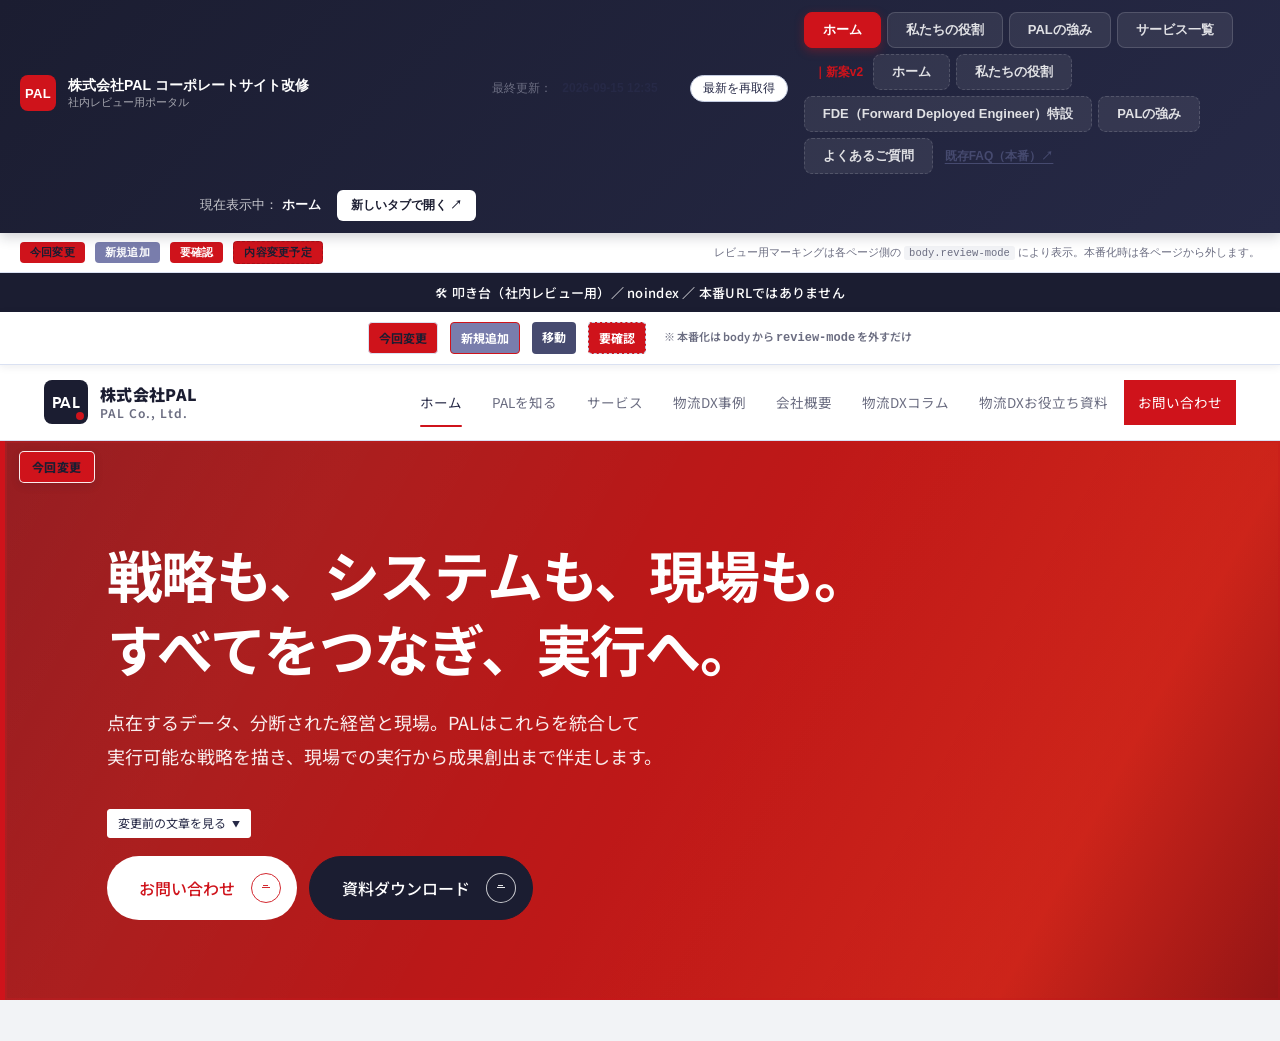
==== index.html @ d46884ce "FDE特設v2: 03 HOWを4サイクルの概要に再設計し、08 PROCESS（詳細）との重複を解消（5ステップ価値フロー図を撤去） Co-Authored-By: Claude Opus 5 <n" ====
<!DOCTYPE html>
<html lang="ja">
<head>
<meta charset="UTF-8">
<!-- レビュー環境では常に最新を表示する（本番化時は削除可） -->
<meta http-equiv="Cache-Control" content="no-cache, no-store, must-revalidate">
<meta http-equiv="Pragma" content="no-cache">
<meta http-equiv="Expires" content="0">
<meta name="viewport" content="width=device-width, initial-scale=1.0">
<meta name="robots" content="noindex, nofollow">
<meta name="googlebot" content="noindex, nofollow">
<title>株式会社PAL コーポレートサイト改修｜社内確認用</title>
<link rel="stylesheet" href="assets/css/portal.css?v=20260914a">
<style>
  .build-stamp{margin:0 0 10px;font-size:12px;color:#6B6D81;display:flex;align-items:center;gap:10px;flex-wrap:wrap}
  .build-stamp b{font-weight:700;color:#262946}
  .build-stamp__btn{
    padding:4px 12px;border:1px solid #C3CBE0;border-radius:9999px;background:#fff;
    font-size:12px;color:#262946;cursor:pointer;font-family:inherit;
  }
  .build-stamp__btn:hover{background:#F2F3F6}
  .portal-tabs__sep{align-self:center;margin:0 4px 0 10px;font-size:12px;font-weight:700;color:#CF131B;white-space:nowrap}
  .portal-tab--v2{border-style:dashed}
  .portal-tabs__ext{align-self:center;margin-left:6px;font-size:12px;font-weight:700;color:#464A6F;white-space:nowrap;text-decoration:underline;text-underline-offset:3px}
</style>
</head>
<body>

<header class="portal-header" role="banner">
  <div class="portal-header__brand">
    <span class="portal-header__mark">PAL</span>
    <div class="portal-header__names">
      <span class="portal-header__title">株式会社PAL コーポレートサイト改修</span>
      <span class="portal-header__sub">社内レビュー用ポータル</span>
    </div>
  </div>
  <!-- ===== BUILD STAMP v1：レビュアーが新旧を判別できるよう最終更新時刻を表示。
       表示されている時刻が最新でなければ、ブラウザのキャッシュが残っている ===== -->
  <p class="build-stamp">最終更新：<b id="buildStamp">-</b>　<button type="button" id="forceReload" class="build-stamp__btn">最新を再取得</button></p>
  <nav class="portal-tabs" role="tablist" aria-label="ページ切替タブ">
    <button class="portal-tab" role="tab" data-page="home"   aria-selected="true"  aria-controls="previewFrame">ホーム</button>
    <button class="portal-tab" role="tab" data-page="role"   aria-selected="false" aria-controls="previewFrame">私たちの役割</button>
    <button class="portal-tab" role="tab" data-page="reason" aria-selected="false" aria-controls="previewFrame">PALの強み</button>
    <!-- ===== FDE-TAB v2：FDE 専用ページ廃止に伴いタブを撤去。FDE の説明は「私たちの役割」タブ内 ===== -->
    <button class="portal-tab" role="tab" data-page="service" aria-selected="false" aria-controls="previewFrame">サービス一覧</button>
    <!-- ===== FDE-V2 TABS：新案 v2 を既存案と並べて比較できるようにする ===== -->
    <span class="portal-tabs__sep" aria-hidden="true">｜新案v2</span>
    <button class="portal-tab portal-tab--v2" role="tab" data-page="home-v2"   aria-selected="false" aria-controls="previewFrame">ホーム</button>
    <button class="portal-tab portal-tab--v2" role="tab" data-page="role-v2"   aria-selected="false" aria-controls="previewFrame">私たちの役割</button>
    <button class="portal-tab portal-tab--v2" role="tab" data-page="fde-v2" aria-selected="false" aria-controls="previewFrame">FDE（Forward Deployed Engineer）特設</button>
    <button class="portal-tab portal-tab--v2" role="tab" data-page="reason-v2" aria-selected="false" aria-controls="previewFrame">PALの強み</button>
    <button class="portal-tab portal-tab--v2" role="tab" data-page="faq-v2" aria-selected="false" aria-controls="previewFrame">よくあるご質問</button>
    <!-- ===== FAQ-COMPARE v1：既存FAQは本番ページのため iframe 表示せず、比較用に新しいタブで開くリンクのみ置く（本番は閲覧のみ・変更しない） ===== -->
    <a class="portal-tabs__ext" href="https://www.pal-style.co.jp/about/faq/" target="_blank" rel="noopener noreferrer">既存FAQ（本番）↗</a>
  </nav>
  <div class="portal-header__meta">
    <span class="portal-current">現在表示中：<strong id="currentPageName">ホーム</strong></span>
    <a id="openPage" class="portal-open" href="pages/home.html" target="_blank" rel="noopener noreferrer">新しいタブで開く ↗</a>
  </div>
</header>

<div class="portal-legend" role="note" aria-label="レビュー用マーキングの凡例">
  <span class="portal-legend__item portal-legend__item--changed">今回変更</span>
  <span class="portal-legend__item portal-legend__item--added">新規追加</span>
  <span class="portal-legend__item portal-legend__item--check">要確認</span>
  <span class="portal-legend__item portal-legend__item--pending">内容変更予定</span>
  <span class="portal-legend__note">レビュー用マーキングは各ページ側の <code>body.review-mode</code> により表示。本番化時は各ページから外します。</span>
</div>

<main class="portal-main">
  <iframe
    id="previewFrame"
    class="preview-frame"
    src="pages/home.html"
    title="株式会社PAL コーポレートサイト改修プレビュー"
    role="tabpanel"
  ></iframe>
</main>

<script src="assets/js/portal.js?v=20260915q" defer></script>
</body>
</html>
---- assets/css/portal.css ----
/* ================================================================
   PAL コーポレートサイト改修 社内レビュー用ポータル CSS
   ポータル UI と iframe 内ページのデザインが混ざらないよう分離
   ================================================================ */
*{box-sizing:border-box}
html,body{margin:0;padding:0;background:#F2F3F6;color:#1B1D31;font-family:"Noto Sans JP",-apple-system,BlinkMacSystemFont,"Segoe UI","Hiragino Sans",sans-serif;-webkit-font-smoothing:antialiased;overflow-x:hidden}

/* ヘッダー：濃ネイビー */
.portal-header{
  position:sticky;top:0;z-index:100;
  background:linear-gradient(135deg,#1B1D31 0%,#262946 100%);
  color:#fff;
  padding:12px 20px;
  display:grid;
  grid-template-columns:1fr auto 1fr;
  gap:16px;
  align-items:center;
  box-shadow:0 4px 12px rgba(27,29,49,.2);
}
.portal-header__brand{display:flex;align-items:center;gap:12px;justify-self:start}
.portal-header__mark{width:36px;height:36px;border-radius:8px;background:#CF131B;color:#fff;font-family:"Inter",sans-serif;font-weight:900;font-size:13px;display:flex;align-items:center;justify-content:center;letter-spacing:.02em}
.portal-header__names{display:flex;flex-direction:column;line-height:1.35}
.portal-header__title{font-size:14px;font-weight:800;color:#fff}
.portal-header__sub{font-size:11px;color:rgba(255,255,255,.6);font-weight:500}

/* タブ */
.portal-tabs{display:flex;gap:6px;justify-self:center;flex-wrap:wrap}
.portal-tab{
  background:rgba(255,255,255,.08);
  border:1px solid rgba(255,255,255,.15);
  color:rgba(255,255,255,.85);
  font-family:inherit;
  font-size:13px;
  font-weight:700;
  padding:8px 18px;
  border-radius:8px;
  cursor:pointer;
  transition:all .18s;
  white-space:nowrap;
}
.portal-tab:hover{background:rgba(255,255,255,.16);color:#fff}
.portal-tab[aria-selected="true"]{background:#CF131B;border-color:#CF131B;color:#fff;box-shadow:0 3px 10px rgba(207,19,27,.35)}
.portal-tab:focus-visible{outline:2px solid #E0838A;outline-offset:2px}

/* 右側メタ情報 */
.portal-header__meta{display:flex;gap:16px;align-items:center;justify-self:end}
.portal-current{font-size:12.5px;color:rgba(255,255,255,.75)}
.portal-current strong{color:#fff;font-weight:800;margin-left:4px}
.portal-open{background:#fff;color:#1B1D31;font-size:12px;font-weight:800;padding:7px 14px;border-radius:6px;text-decoration:none;transition:all .18s}
.portal-open:hover{background:#E0838A;color:#fff}
.portal-open:focus-visible{outline:2px solid #E0838A;outline-offset:2px}

/* 凡例バー */
.portal-legend{
  display:flex;gap:10px;flex-wrap:wrap;align-items:center;
  background:#fff;border-bottom:1px solid #DAE1F2;
  padding:8px 20px;font-size:11.5px;
}
.portal-legend__item{padding:3px 10px;border-radius:4px;font-weight:800;font-size:11px;letter-spacing:.02em}
.portal-legend__item--changed{background:#CF131B;color:#1B1D31}
.portal-legend__item--added{background:#797DAC;color:#fff}
.portal-legend__item--check{background:#CF131B;color:#fff}
.portal-legend__item--pending{background:#CF131B;color:#1B1D31;border:1px dashed #A80F16}
.portal-legend__note{color:#6B6D81;font-size:11px;margin-left:auto;line-height:1.5}
.portal-legend__note code{background:#F2F3F6;padding:1px 5px;border-radius:3px;font-size:10.5px}

/* メイン iframe */
.portal-main{background:#fff}
.preview-frame{
  display:block;
  width:100%;
  height:calc(100vh - 132px);
  border:0;
  background:#fff;
}

/* レスポンシブ */
@media (max-width:1024px){
  .portal-header{grid-template-columns:1fr;gap:10px}
  .portal-header__brand,.portal-header__meta{justify-self:stretch}
  .portal-header__meta{justify-content:space-between}
  .portal-tabs{justify-self:stretch;overflow-x:auto;-webkit-overflow-scrolling:touch;padding-bottom:2px}
  .preview-frame{height:calc(100vh - 220px)}
}
@media (max-width:640px){
  .portal-header__title{font-size:12.5px}
  .portal-header__sub{font-size:10px}
  .portal-tab{font-size:12px;padding:6px 14px}
  .portal-current{font-size:11.5px}
  .portal-legend{font-size:10.5px;padding:6px 12px}
  .portal-legend__note{width:100%;margin-left:0;margin-top:4px}
  .preview-frame{height:calc(100vh - 240px)}
}
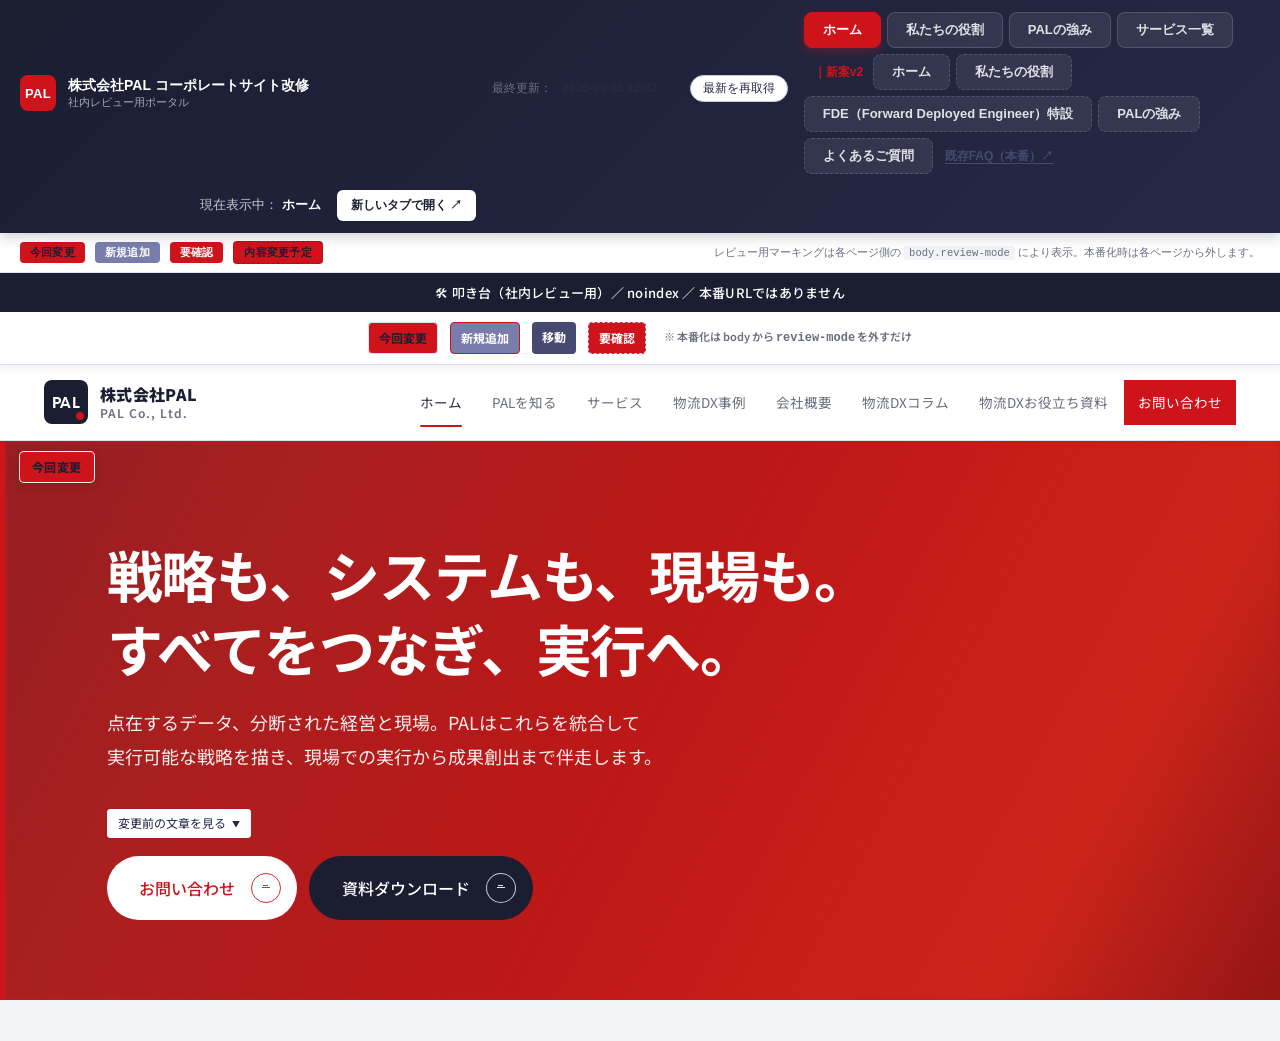
==== commit 63391182: "FDE特設v2: 03 HOWを起点→翻訳（価値の中心）→4サイクルの図解に統合 Co-Authored-By: Claude Opus 5 <noreply@anthropic.com>" ====
--- a/index.html
+++ b/index.html
@@ -77,6 +77,6 @@
   ></iframe>
 </main>
 
-<script src="assets/js/portal.js?v=20260915q" defer></script>
+<script src="assets/js/portal.js?v=20260915r" defer></script>
 </body>
 </html>
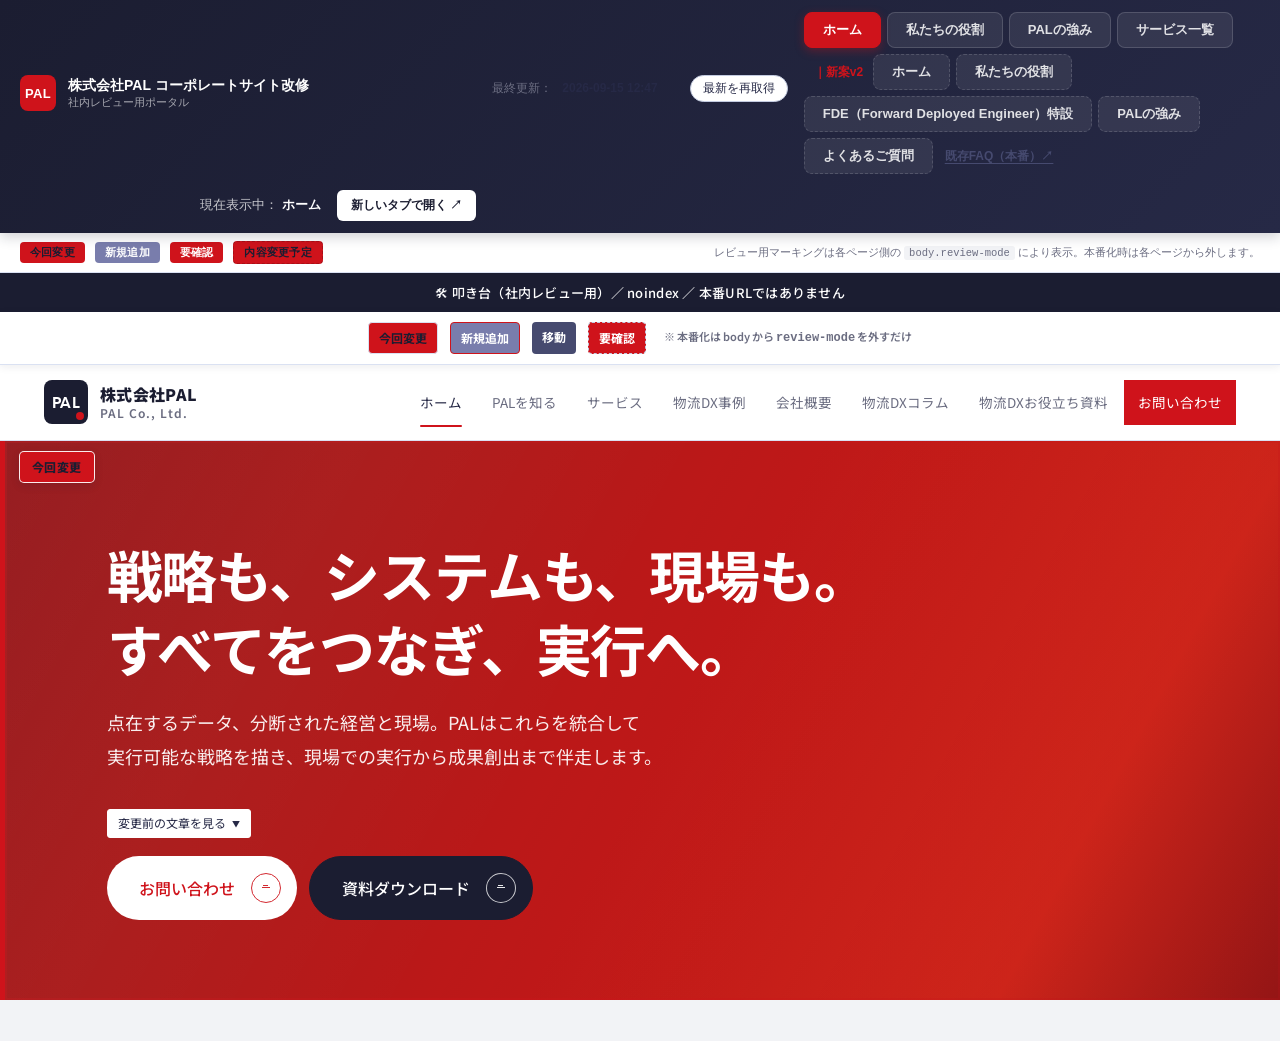
==== commit ccb13655: "HOME v2: FDEを入口として定義1文＋PALでの適用1文＋特設への導線に簡素化（3列図解撤去、3つの力・4サイクルを短文化） Co-Authored-By: Claude Opus 5 <no" ====
--- a/index.html
+++ b/index.html
@@ -77,6 +77,6 @@
   ></iframe>
 </main>
 
-<script src="assets/js/portal.js?v=20260915r" defer></script>
+<script src="assets/js/portal.js?v=20260915s" defer></script>
 </body>
 </html>
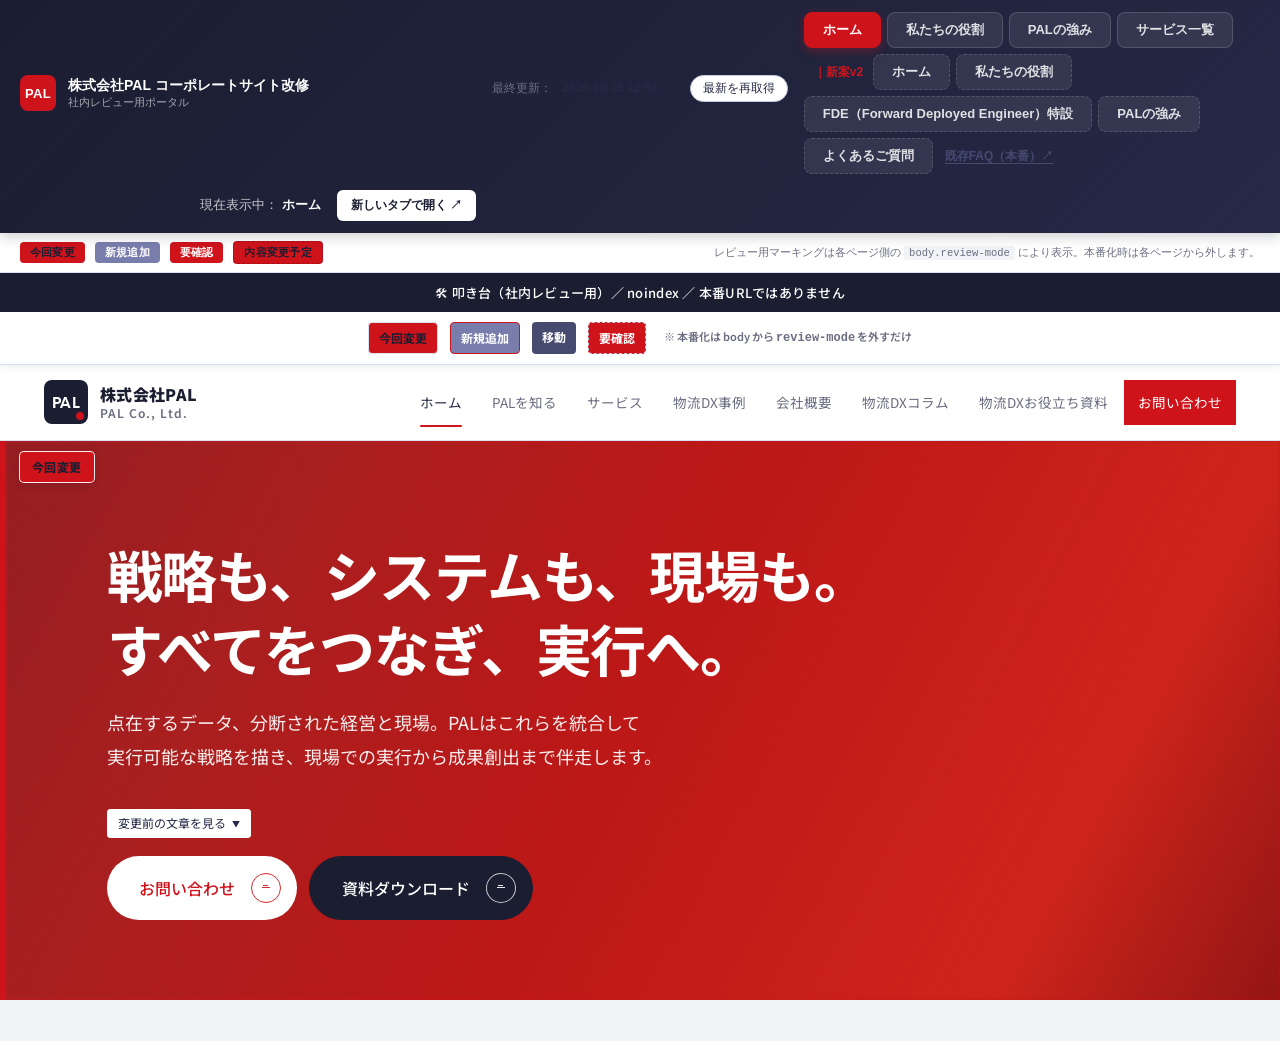
==== commit a80259d5: "FDE特設v2: 08を基盤（3カード）→統合（FDEのフロー図）→サービス（小カード一覧）の3階層に再整理 Co-Authored-By: Claude Opus 5 <noreply@anthro" ====
--- a/index.html
+++ b/index.html
@@ -77,6 +77,6 @@
   ></iframe>
 </main>
 
-<script src="assets/js/portal.js?v=20260915s" defer></script>
+<script src="assets/js/portal.js?v=20260915u" defer></script>
 </body>
 </html>
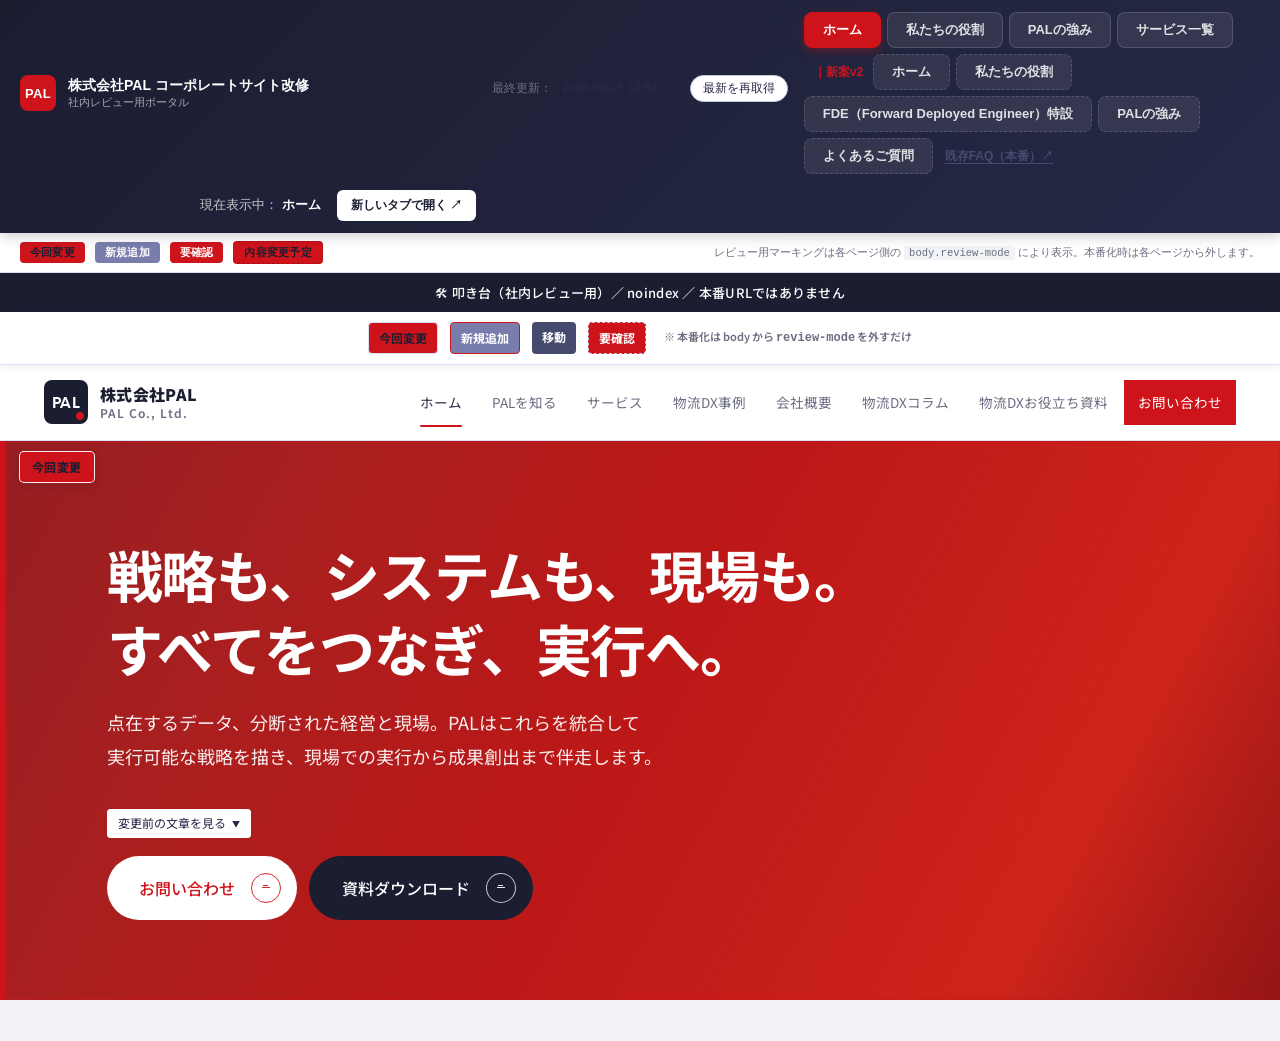
==== commit 6219dc1e: "FDE特設v2: 07 COMPAREを01 WHATの下部へ統合（3カード・4軸比較表・まとめ文を維持）、番号・目次・背景を再調整 Co-Authored-By: Claude Opus 5 <no" ====
--- a/index.html
+++ b/index.html
@@ -77,6 +77,6 @@
   ></iframe>
 </main>
 
-<script src="assets/js/portal.js?v=20260915u" defer></script>
+<script src="assets/js/portal.js?v=20260915w" defer></script>
 </body>
 </html>
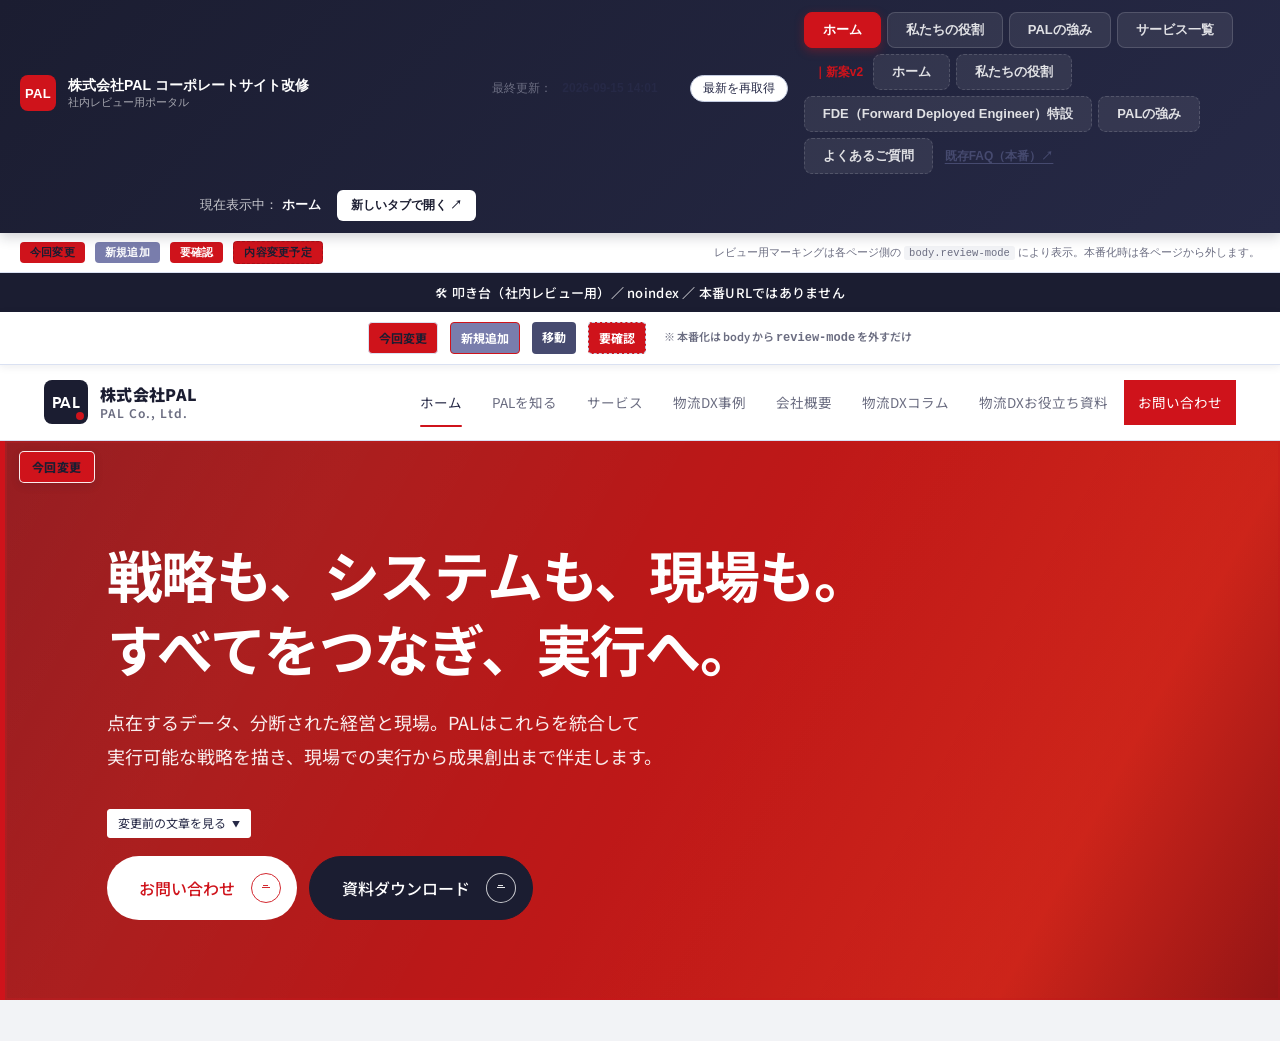
==== commit e19cf988: "FDE特設v2: 物流コンサル・SIerとの比較セクションを削除しFAQ1問に集約（FAQPage同期、関連CSS整理、FAQページの#compareリンクを#faqへ） Co-Authored-By" ====
--- a/index.html
+++ b/index.html
@@ -77,6 +77,6 @@
   ></iframe>
 </main>
 
-<script src="assets/js/portal.js?v=20260915w" defer></script>
+<script src="assets/js/portal.js?v=20260915x" defer></script>
 </body>
 </html>
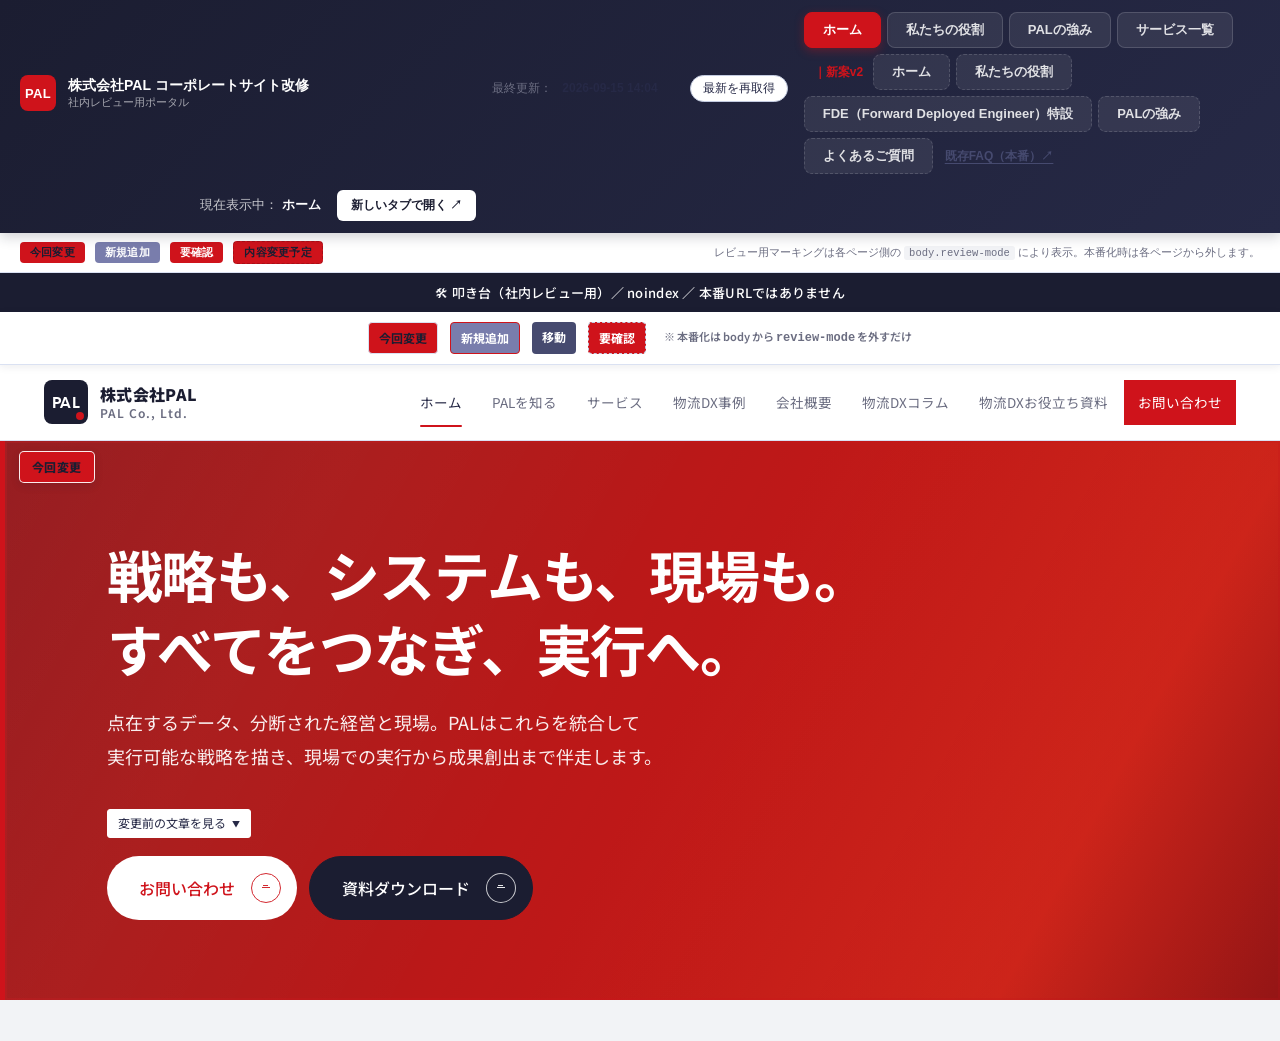
==== commit 3ca5f77a: "FDE特設v2: 05 ROLESを06 PALの最下部（tier 4：役割分担のまとめ）へ統合し、番号・目次・背景を再調整 Co-Authored-By: Claude Opus 5 <norepl" ====
--- a/index.html
+++ b/index.html
@@ -77,6 +77,6 @@
   ></iframe>
 </main>
 
-<script src="assets/js/portal.js?v=20260915x" defer></script>
+<script src="assets/js/portal.js?v=20260915y" defer></script>
 </body>
 </html>
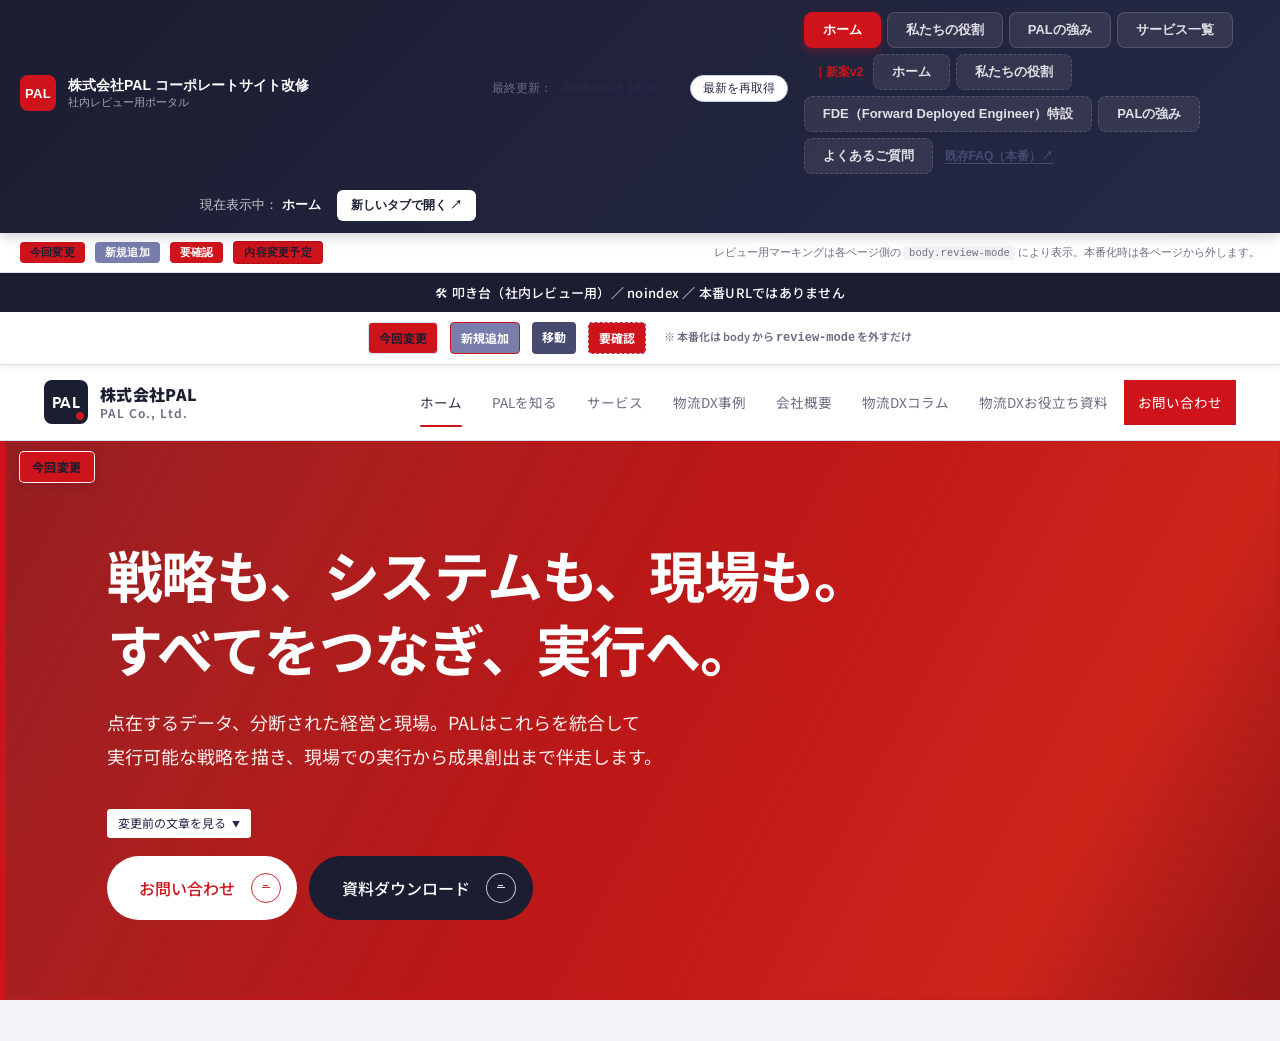
==== commit 92d26245: "FDE特設v2: 06 PALの並びを 基盤→役割分担→実装フロー→サービス に変更し丸数字を振り直し Co-Authored-By: Claude Opus 5 <noreply@anthropic" ====
--- a/index.html
+++ b/index.html
@@ -77,6 +77,6 @@
   ></iframe>
 </main>
 
-<script src="assets/js/portal.js?v=20260915y" defer></script>
+<script src="assets/js/portal.js?v=20260915z" defer></script>
 </body>
 </html>
